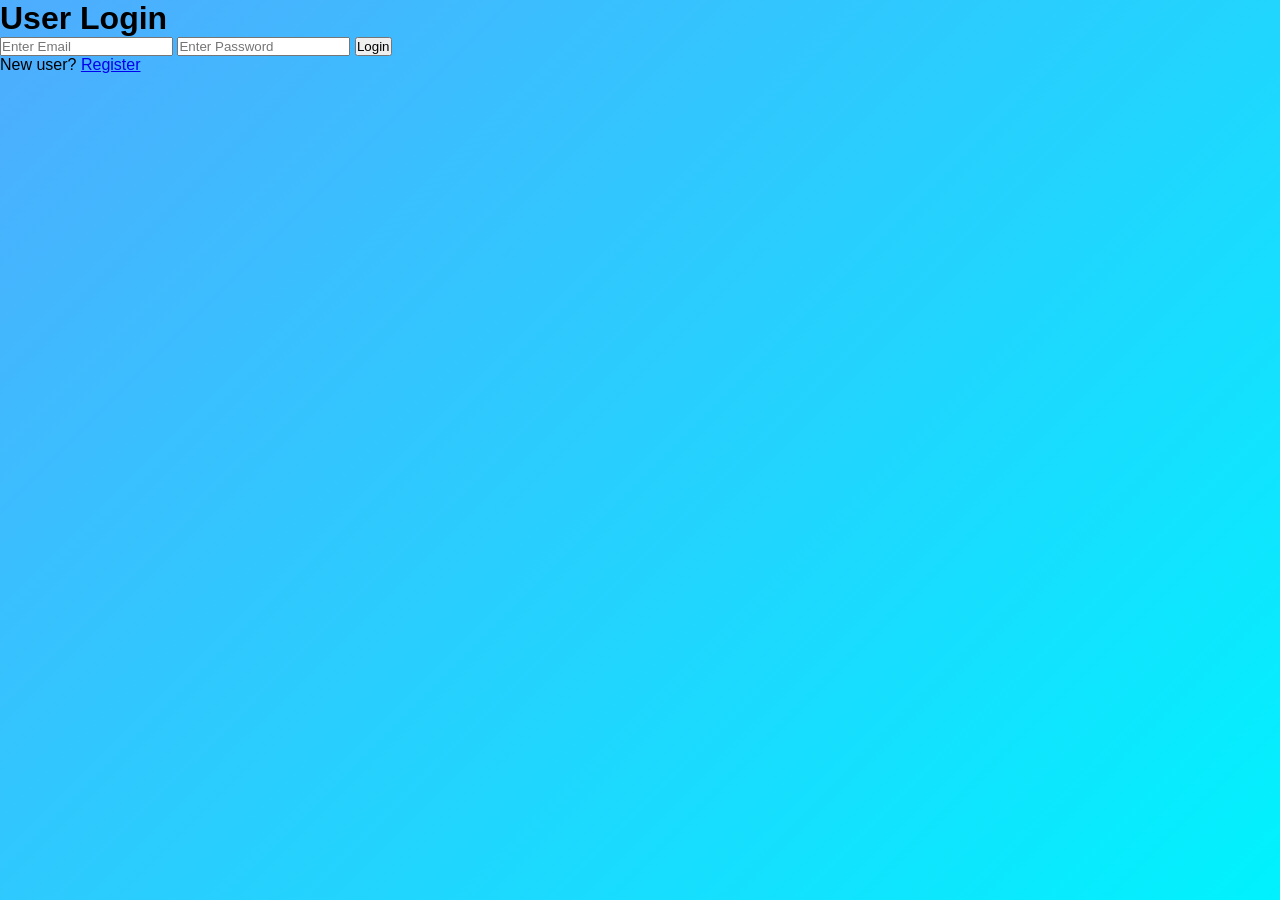
==== frontend/dashboard.html @ 812dfd6c "MCQ platform project" ====
<!DOCTYPE html>
<html lang="en">
<head>
    <meta charset="UTF-8">
    <meta name="viewport" content="width=device-width, initial-scale=1.0">
    <title>Dashboard</title>
    <link rel="stylesheet" href="style.css">
</head>
<body onload="loadDashboard()">

<div class="container">
    <div class="card">
        <h1 id="welcomeText">Welcome</h1>

        <button onclick="window.location.href='index.html'">
            Start Test
        </button>

        <button onclick="window.location.href='history.html'">
            View History
        </button>

        <button onclick="logoutUser()">
            Logout
        </button>
    </div>
</div>

<script src="dashboard.js"></script>
</body>
</html>
---- frontend/style.css ----
.review-container {
    display: flex;
    justify-content: center;
    padding: 30px;
}

.review-card {
    background: white;
    width: 100%;
    max-width: 1000px;
    padding: 40px;
    border-radius: 20px;
    box-shadow: 0 10px 30px rgba(0,0,0,0.2);
}

.review-card h1 {
    text-align: center;
    margin-bottom: 30px;
}

.review-item {
    padding: 20px;
    border-radius: 12px;
    margin-bottom: 20px;
    background: #f5f5f5;
}

.correct-answer {
    color: green;
    font-weight: bold;
}

.wrong-answer {
    color: red;
    font-weight: bold;
}

.review-card button {
    width: 100%;
    padding: 15px;
    font-size: 18px;
    border: none;
    background: #007bff;
    color: white;
    border-radius: 10px;
    cursor: pointer;
}


.result-container {
    display: flex;
    justify-content: center;
    align-items: center;
    min-height: 100vh;
    padding: 20px;
}

.result-card {
    background: white;
    padding: 50px;
    border-radius: 20px;
    text-align: center;
    width: 100%;
    max-width: 600px;
    box-shadow: 0 10px 30px rgba(0,0,0,0.2);
}

.result-card h1 {
    margin-bottom: 20px;
}

.result-card h2 {
    color: #007bff;
    margin-bottom: 15px;
}

.result-card h3 {
    color: #28a745;
    margin-bottom: 30px;
}

.result-card button {
    padding: 15px 35px;
    border: none;
    background: #007bff;
    color: white;
    border-radius: 10px;
    font-size: 16px;
    cursor: pointer;
}


.test-container {
    display: flex;
    justify-content: center;
    align-items: center;
    min-height: 100vh;
    padding: 20px;
}

.test-card {
    background: white;
    padding: 40px;
    border-radius: 20px;
    width: 100%;
    max-width: 900px;
    box-shadow: 0 10px 30px rgba(0,0,0,0.2);
}

.top-bar {
    display: flex;
    justify-content: space-between;
    align-items: center;
    margin-bottom: 20px;
}

#timer {
    background: red;
    color: white;
    padding: 10px 20px;
    border-radius: 10px;
    font-size: 20px;
    font-weight: bold;
}

#questionText {
    margin-bottom: 25px;
}

.option {
    display: block;
    background: #f5f5f5;
    padding: 15px;
    margin-bottom: 15px;
    border-radius: 10px;
    cursor: pointer;
    transition: 0.3s;
}

.option:hover {
    background: #dfefff;
}

.option input {
    margin-right: 10px;
}

.test-buttons {
    display: flex;
    gap: 15px;
    margin-top: 20px;
}

.test-buttons button {
    flex: 1;
    padding: 15px;
    font-size: 16px;
    border: none;
    border-radius: 10px;
    cursor: pointer;
    background: #007bff;
    color: white;
}


.input-container {
    display: flex;
    justify-content: center;
    align-items: center;
    min-height: 100vh;
    padding: 20px;
}

.input-card {
    background: white;
    padding: 40px;
    border-radius: 20px;
    width: 100%;
    max-width: 800px;
    box-shadow: 0 10px 30px rgba(0,0,0,0.2);
}

.input-card h1 {
    text-align: center;
    margin-bottom: 10px;
}

.input-card p {
    text-align: center;
    margin-bottom: 20px;
    color: #666;
}

textarea {
    width: 100%;
    height: 300px;
    padding: 15px;
    font-size: 16px;
    border: 2px solid #ddd;
    border-radius: 10px;
    resize: none;
    margin-bottom: 20px;
}

.settings {
    display: flex;
    gap: 15px;
    margin-bottom: 20px;
}

.settings input {
    flex: 1;
    padding: 15px;
    font-size: 16px;
    border: 2px solid #ddd;
    border-radius: 10px;
}

.input-card button {
    width: 100%;
    padding: 15px;
    font-size: 18px;
    background: #28a745;
    color: white;
    border: none;
    border-radius: 10px;
    cursor: pointer;
    transition: 0.3s;
}

.input-card button:hover {
    background: #1e7e34;
}



* {
    margin: 0;
    padding: 0;
    box-sizing: border-box;
    font-family: Arial, sans-serif;
}

body {
    background: linear-gradient(135deg, #4facfe, #00f2fe);
    min-height: 100vh;
}

.home-container {
    display: flex;
    justify-content: center;
    align-items: center;
    min-height: 100vh;
    padding: 20px;
}

.home-card {
    background: white;
    padding: 50px;
    border-radius: 20px;
    text-align: center;
    box-shadow: 0 10px 30px rgba(0,0,0,0.2);
    max-width: 600px;
    width: 100%;
}

.home-card h1 {
    font-size: 42px;
    color: #222;
    margin-bottom: 20px;
}

.home-card p {
    font-size: 18px;
    color: #555;
    line-height: 1.6;
    margin-bottom: 30px;
}

.start-btn {
    padding: 15px 40px;
    font-size: 18px;
    border: none;
    border-radius: 10px;
    background: #007bff;
    color: white;
    cursor: pointer;
    transition: 0.3s;
}

.start-btn:hover {
    background: #0056b3;
    transform: scale(1.05);
}
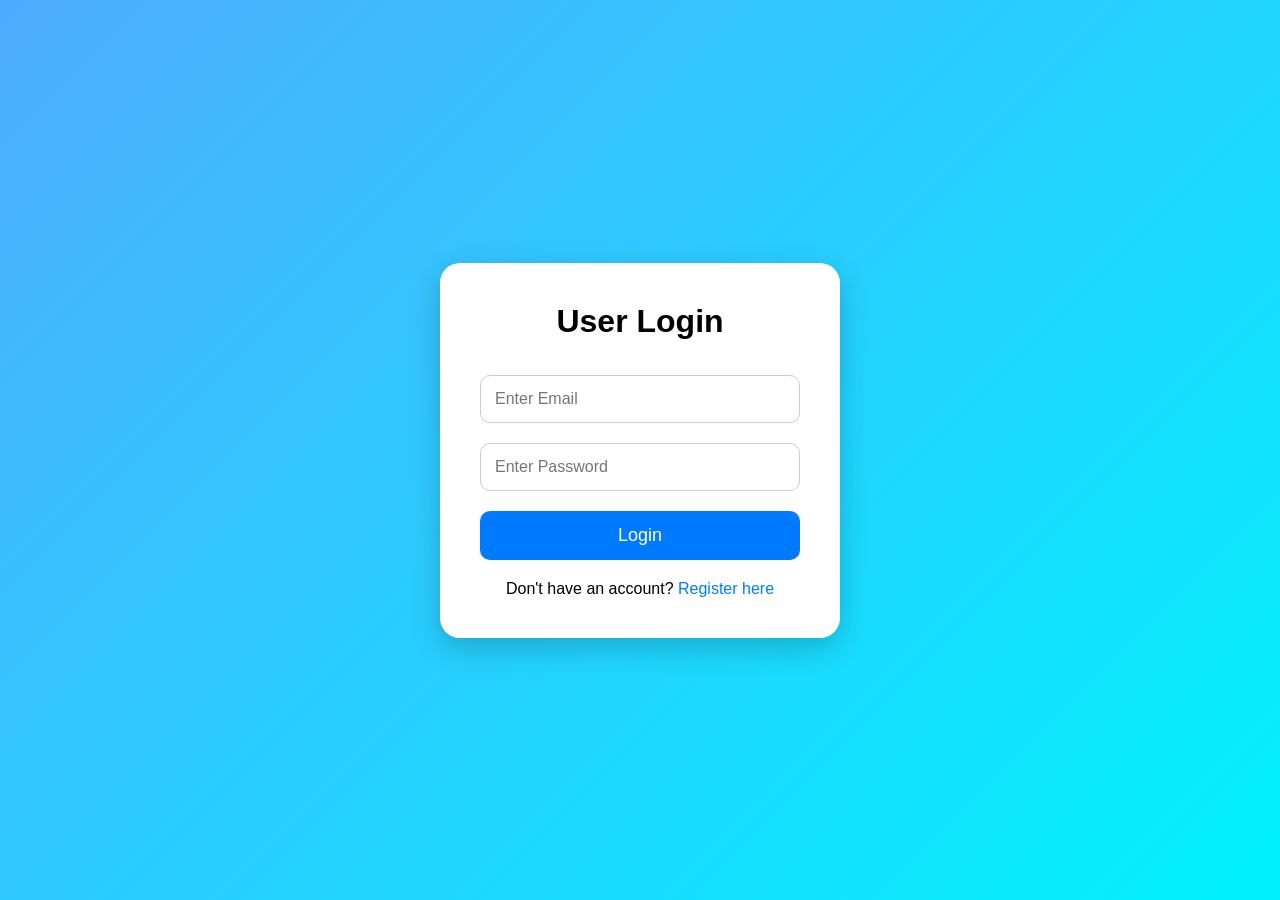
==== commit 991259dc: "Professional UI update" ====
--- a/frontend/dashboard.html
+++ b/frontend/dashboard.html
@@ -4,28 +4,109 @@
     <meta charset="UTF-8">
     <meta name="viewport" content="width=device-width, initial-scale=1.0">
     <title>Dashboard</title>
-    <link rel="stylesheet" href="style.css">
+
+    <style>
+        * {
+            margin: 0;
+            padding: 0;
+            box-sizing: border-box;
+            font-family: Arial, sans-serif;
+        }
+
+        body {
+            background: linear-gradient(135deg, #4facfe, #00f2fe);
+            min-height: 100vh;
+        }
+
+        nav {
+            background: white;
+            padding: 20px 50px;
+            display: flex;
+            justify-content: space-between;
+            align-items: center;
+            box-shadow: 0 4px 15px rgba(0,0,0,0.1);
+        }
+
+        nav h2 {
+            color: #007bff;
+        }
+
+        nav button {
+            padding: 10px 18px;
+            border: none;
+            background: red;
+            color: white;
+            border-radius: 8px;
+            cursor: pointer;
+        }
+
+        .dashboard {
+            display: flex;
+            justify-content: center;
+            align-items: center;
+            min-height: 80vh;
+        }
+
+        .card {
+            background: white;
+            padding: 40px;
+            border-radius: 20px;
+            width: 500px;
+            text-align: center;
+            box-shadow: 0 10px 30px rgba(0,0,0,0.2);
+        }
+
+        h1 {
+            margin-bottom: 20px;
+        }
+
+        .btn {
+            display: block;
+            width: 100%;
+            margin: 15px 0;
+            padding: 14px;
+            background: #007bff;
+            color: white;
+            text-decoration: none;
+            border-radius: 10px;
+            font-size: 18px;
+        }
+
+        .btn:hover {
+            background: #0056b3;
+        }
+    </style>
 </head>
-<body onload="loadDashboard()">
+<body>
 
-<div class="container">
+<nav>
+    <h2>MCQ Test Platform</h2>
+    <button onclick="logout()">Logout</button>
+</nav>
+
+<div class="dashboard">
     <div class="card">
-        <h1 id="welcomeText">Welcome</h1>
+        <h1>Welcome, <span id="username"></span></h1>
 
-        <button onclick="window.location.href='index.html'">
-            Start Test
-        </button>
-
-        <button onclick="window.location.href='history.html'">
-            View History
-        </button>
-
-        <button onclick="logoutUser()">
-            Logout
-        </button>
+        <a href="mcq-input.html" class="btn">Start Test</a>
+        <a href="history.html" class="btn">View History</a>
     </div>
 </div>
 
-<script src="dashboard.js"></script>
+<script>
+    const userName = localStorage.getItem("userName");
+
+    if (!userName) {
+        window.location.href = "login.html";
+    }
+
+    document.getElementById("username").innerText = userName;
+
+    function logout() {
+        localStorage.clear();
+        window.location.href = "login.html";
+    }
+</script>
+
 </body>
 </html>
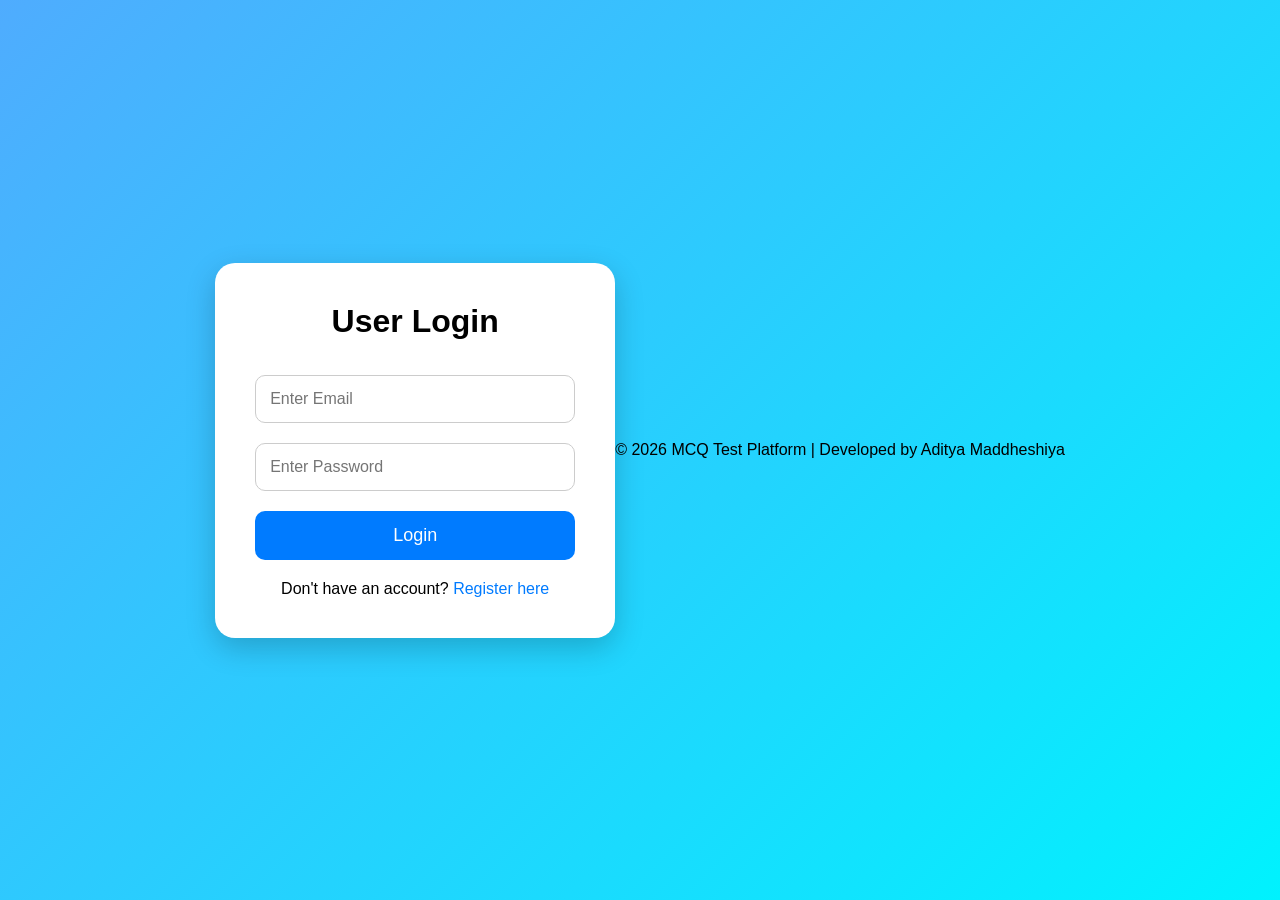
==== commit 411a63f4: "Added footer branding" ====
--- a/frontend/dashboard.html
+++ b/frontend/dashboard.html
@@ -107,6 +107,8 @@
         window.location.href = "login.html";
     }
 </script>
-
+<footer>
+    © 2026 MCQ Test Platform | Developed by <span>Aditya Maddheshiya</span>
+</footer>
 </body>
 </html>
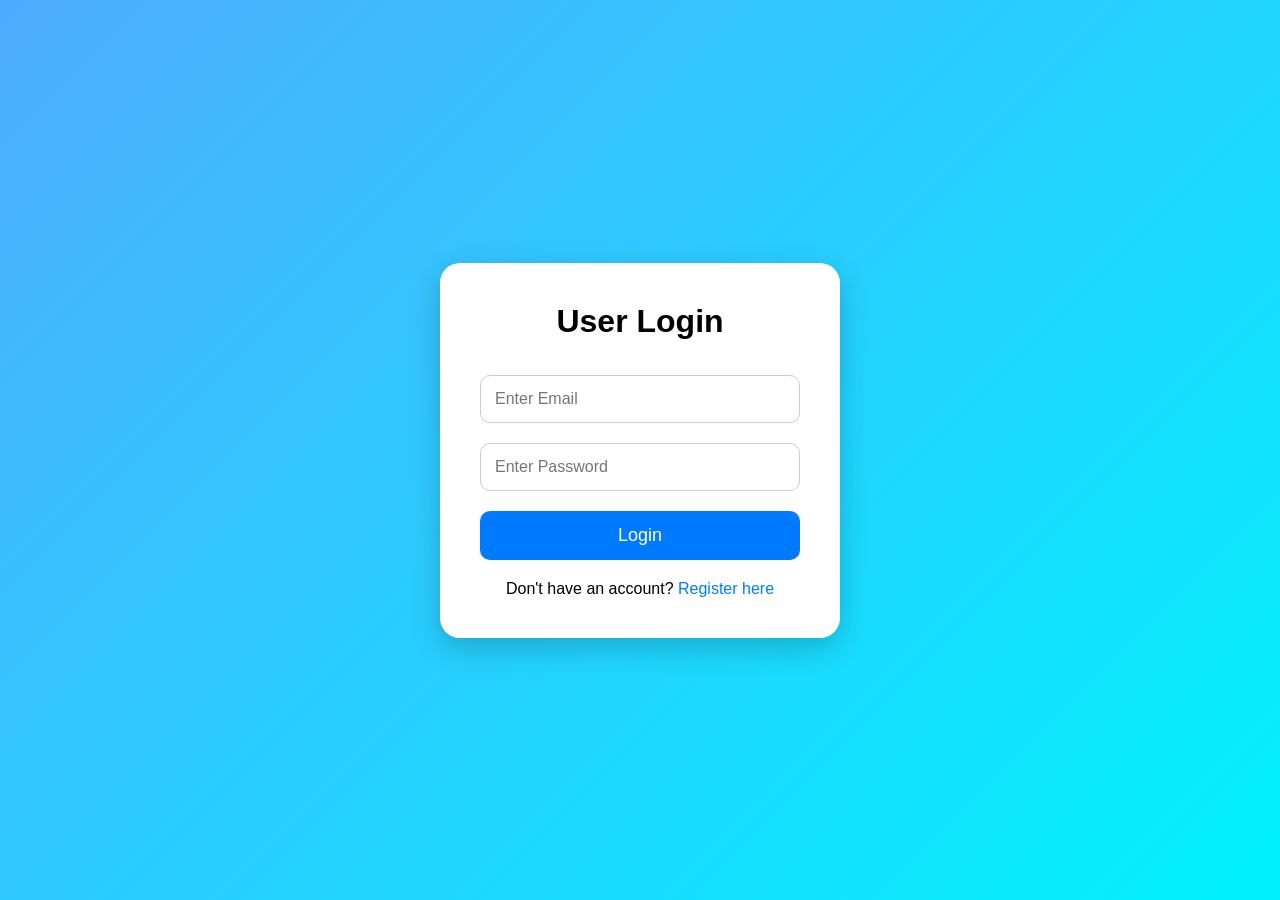
==== commit 119e23b8: "Added footer branding" ====
--- a/frontend/dashboard.html
+++ b/frontend/dashboard.html
@@ -107,8 +107,6 @@
         window.location.href = "login.html";
     }
 </script>
-<footer>
-    © 2026 MCQ Test Platform | Developed by <span>Aditya Maddheshiya</span>
-</footer>
+
 </body>
 </html>
